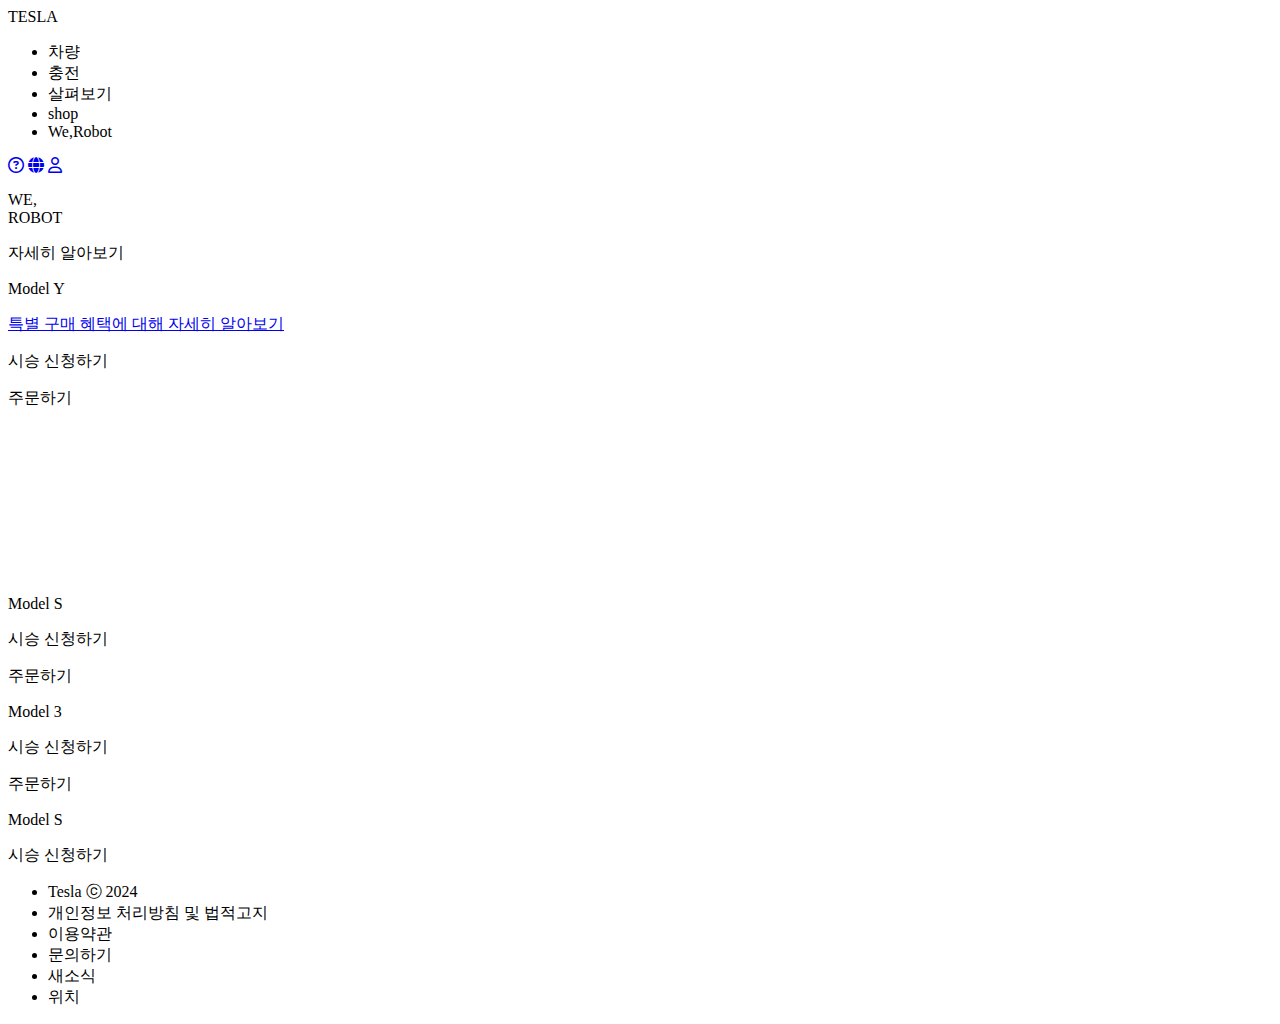
==== TESLA/index.html @ 614484b0 "update" ====
<!DOCTYPE html>
<html lang="ko">
  <head>
    <meta charset="UTF-8" />
    <meta name="viewport" content="width=device-width, initial-scale=1.0" />
    <link
      rel="stylesheet"
      href="https://cdnjs.cloudflare.com/ajax/libs/font-awesome/6.6.0/css/all.min.css"
    />
    <link rel="stylesheet" href="./TESLA/css/style.css" />
    <link rel="preconnect" href="https://fonts.googleapis.com" />
    <link rel="preconnect" href="https://fonts.gstatic.com" crossorigin />
    <link
      href="https://fonts.googleapis.com/css2?family=Do+Hyeon&display=swap"
      rel="stylesheet"
    />
    <style>
      @import url("https://fonts.googleapis.com/css2?family=Do+Hyeon&display=swap");
    </style>
    <title>테슬라 클론 코딩</title>
  </head>
  <body class="do-hyeon-regular">
    <header>
      <nav>
        <div class="logo">TESLA</div>
        <ul>
          <li>차량</li>
          <li>충전</li>
          <li>살펴보기</li>
          <li>shop</li>
          <li>We,Robot</li>
        </ul>
        <div class="icons">
          <a href="#"><i class="fa-sharp fa-regular fa-circle-question"></i></a>
          <a href="#"><i class="fa-solid fa-globe"></i></a>
          <a href="#"><i class="fa-regular fa-user"></i></a>
        </div>
      </nav>
      <div>
        <p>
          WE, <br />
          ROBOT
        </p>
        <p class="btn white">자세히 알아보기</p>
      </div>
    </header>
    <main>
      <div class="card one">
        <div class="card-txt">
          <p>Model Y</p>
          <a href="#">특별 구매 혜택에 대해 자세히 알아보기</a>
        </div>
        <div class="card-btn">
          <p class="btn blue">시승 신청하기</p>
          <p class="btn white">주문하기</p>
        </div>
      </div>
      <div class="card four">
        <video
          src="https://digitalassets.tesla.com/tesla-contents/video/upload/f_auto,q_auto/Homepage-Demo-Drive-Desktop-NA.mp4"
          muted
          autoplay
          loop
        ></video>
        <div class="detail">
          <div class="card-txt">
            <p>Model S</p>
          </div>
          <div class="card-btn">
            <p class="btn blue">시승 신청하기</p>
            <p class="btn white">주문하기</p>
          </div>
        </div>
      </div>
      <div class="card two">
        <div class="card-txt">
          <p>Model 3</p>
        </div>
        <div class="card-btn">
          <p class="btn blue">시승 신청하기</p>
          <p class="btn white">주문하기</p>
        </div>
      </div>
      <div class="card three">
        <div class="card-txt">
          <p>Model S</p>
        </div>
        <div class="card-btn">
          <p class="btn blue">시승 신청하기</p>
        </div>
      </div>
      <!-- src="https://digitalassets.tesla.com/tesla-contents/video/upload/f_auto,q_auto/Homepage-Demo-Drive-Desktop-NA.mp4" -->
    </main>
    <footer>
      <ul>
        <li>Tesla ⓒ 2024</li>
        <li>개인정보 처리방침 및 법적고지</li>
        <li>이용약관</li>
        <li>문의하기</li>
        <li>새소식</li>
        <li>위치</li>
      </ul>
    </footer>
  </body>
</html>
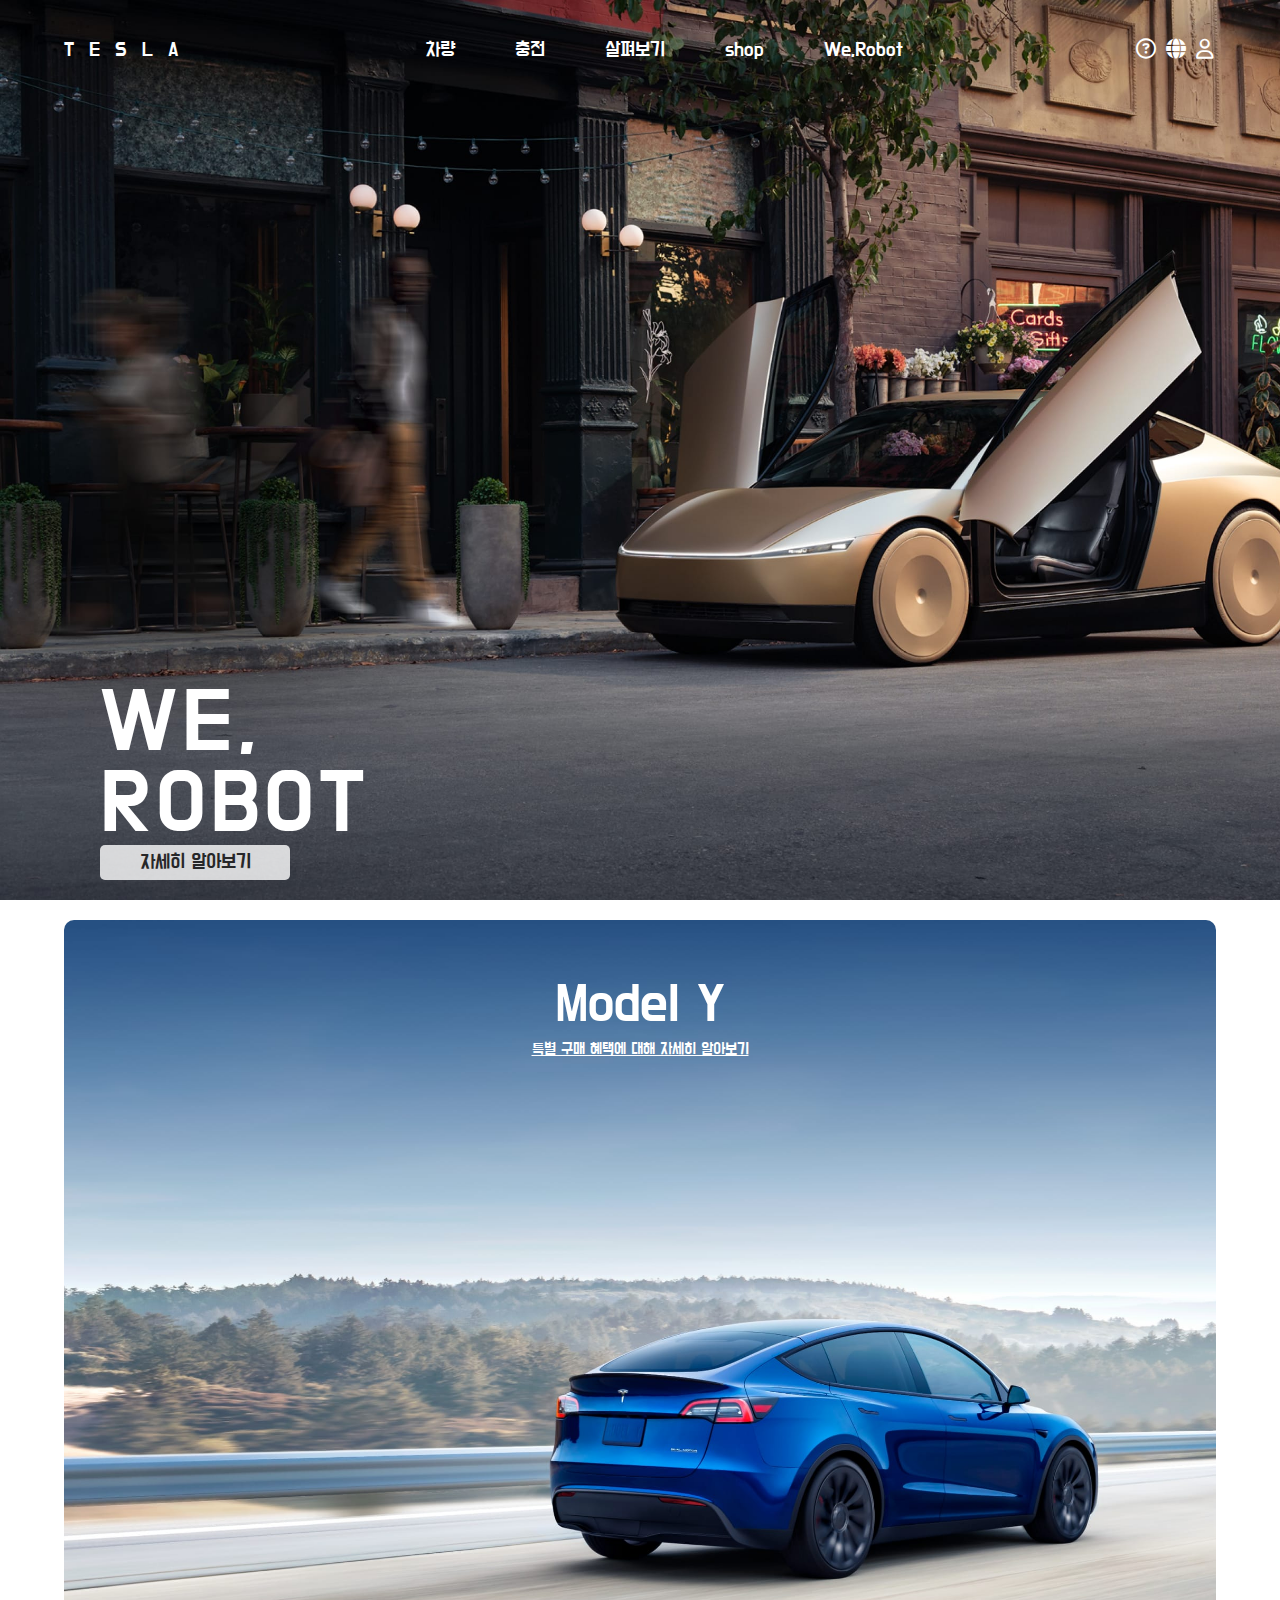
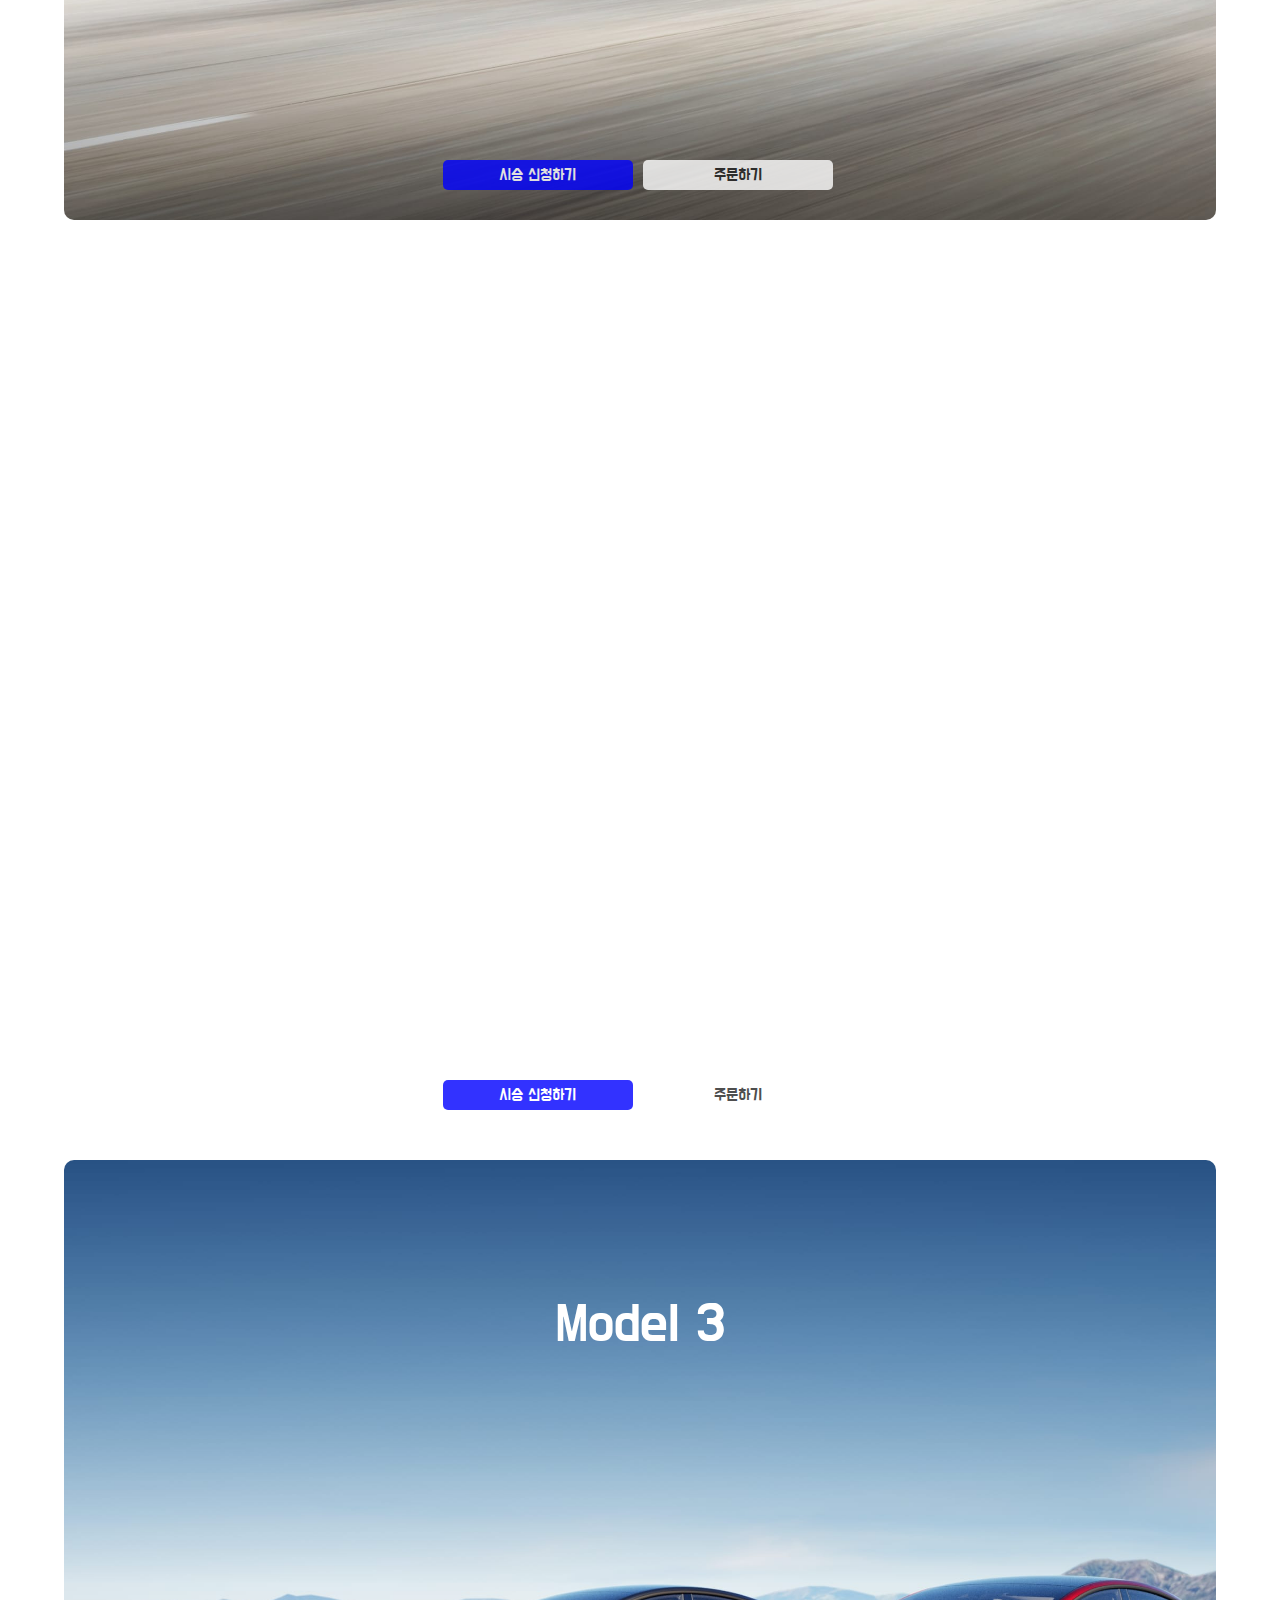
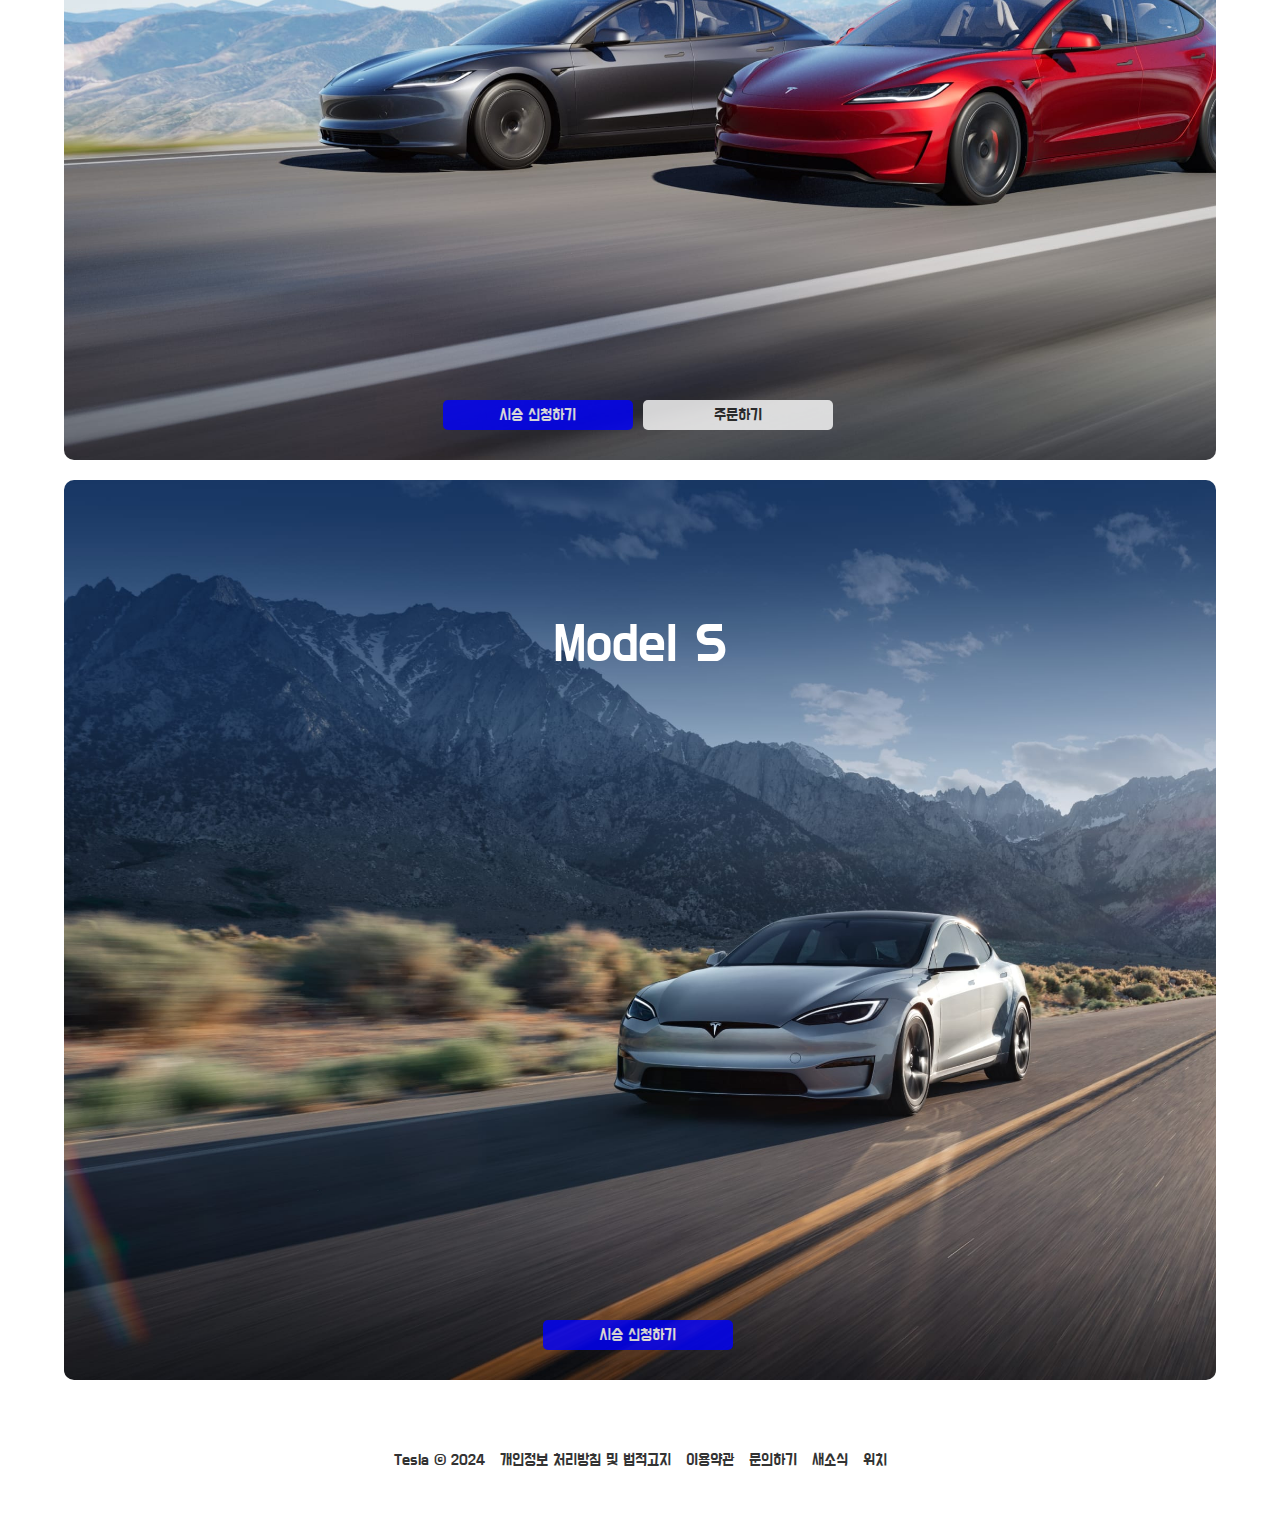
==== commit 1b0284c4: "update" ====
--- a/TESLA/index.html
+++ b/TESLA/index.html
@@ -7,7 +7,7 @@
       rel="stylesheet"
       href="https://cdnjs.cloudflare.com/ajax/libs/font-awesome/6.6.0/css/all.min.css"
     />
-    <link rel="stylesheet" href="./TESLA/css/style.css" />
+    <link rel="stylesheet" href="./css/style.css" />
     <link rel="preconnect" href="https://fonts.googleapis.com" />
     <link rel="preconnect" href="https://fonts.gstatic.com" crossorigin />
     <link
--- a/TESLA/css/style.css
+++ b/TESLA/css/style.css
@@ -0,0 +1,168 @@
+@charset "utf-8";
+
+/*** reset.css ***/
+*{ margin: 0; padding: 0;}
+a{text-decoration: none;}
+li{list-style: none;}
+body{height: 100vh; }
+
+/*** google font ***/
+.do-hyeon-regular {
+  font-family: "Do Hyeon", sans-serif;
+  font-weight: 400;
+  font-style: normal;
+}
+
+/*** header 영역 ***/
+header > nav > div.logo{
+  letter-spacing: 15px;
+  cursor: pointer;
+}
+
+header > nav > ul > li{
+  display: inline-block;
+  margin: 0 20px;
+  cursor: pointer;
+  padding: 5px 7px;
+  border-radius: 5px;
+}
+header > nav > ul > li:hover{
+  background-color: rgba(0,0,0,0.5);
+}
+header > nav > div.icons > a{
+  margin: 0 2px;
+  color: #fff;
+}
+header > nav{
+  width: 90%;
+  min-width: 800px;
+  height: 100px;
+  margin: 0 auto;
+  display: flex;
+  /* flex-direction: row; */
+  justify-content: space-between;
+  align-items: center;
+}
+header{
+  height: 100%;
+  background-image: url(../images/main.jfif);
+  background-size: cover;
+  color: #fff;
+  font-size: 20px;
+  position: relative; /*** 기준범위 ***/
+}
+header > div{
+  /*** relative로 변경 ***/
+  /* position: relative;
+  top: 400px;
+  left: 80px; */
+  /*** absolute로 위치 이동 ***/
+  position: absolute;
+  bottom: 20px;
+  left: 100px;
+}
+header > div > p:nth-of-type(1){
+  font-size: 90px;
+  letter-spacing: 5px;
+  line-height: 0.9;
+}
+
+/*** 메인 영역 ***/
+main > div.card{
+  width: 90%;
+  margin: 20px auto;
+  height: 100vh;
+  background-size: cover;
+  border-radius: 10px;
+  display: flex;
+  flex-direction: column;
+  justify-content: space-between;
+  align-items: center;
+}
+main > div.card div.card-txt{
+  margin-top: 50px;
+  text-align: center;
+  color: #fff;
+}
+main > div.card div.card-txt > p{
+  font-size: 55px;
+  color: #fff;
+}
+main > div.card div.card-btn{
+  margin-bottom: 30px;
+}
+main > div.card div.card-txt > a{
+  text-decoration: underline;
+  color: #fff;
+}
+
+main > div.one{
+  background-image: url(../images/Homepage-Model-Y-.jfif);
+}
+main > div.two{
+  background-image: url(../images/Homepage-Model-3-twocar.jfif);
+}
+main > div.three{
+  background-image: url(../images/Homepage-Model-S.jfif);
+}
+
+main > div.two > div.card-txt >p{
+  margin-top: 80px;
+}
+
+main > div.three > div.card-txt >p{
+  margin-top: 80px;
+}
+main > div.four > video{
+  width: 100%;
+  height: 100%;
+  object-fit: cover;
+  border-radius: 10px;
+}
+
+main > div.four{
+  position: relative;
+}
+
+main > div.four > div.detail{
+  width: 100%;
+  height: 100%;
+  position: absolute;
+  display: flex;
+  flex-direction: column;
+  justify-content: space-between;
+  align-items: center;
+  top: 0;
+  left: 0;
+  
+}
+footer{padding: 50px 0;}
+
+footer > ul{
+  display: flex;
+  justify-content: center;
+  gap: 15px;
+  color: #333;
+}
+
+/*** 공통 버튼 ***/
+.btn{
+  background-color: #fff;
+  display: inline-block;
+  color: #222;
+  padding: 5px 20px;
+  border-radius: 5px;
+  opacity: 0.8;
+  width: 150px;
+  text-align: center;
+  margin-right: 5px;
+  cursor: pointer;
+}
+.white{
+  background-color: #fff;
+  color: #222;
+}
+.blue{
+  background-color: blue;
+  color: #fff;
+}